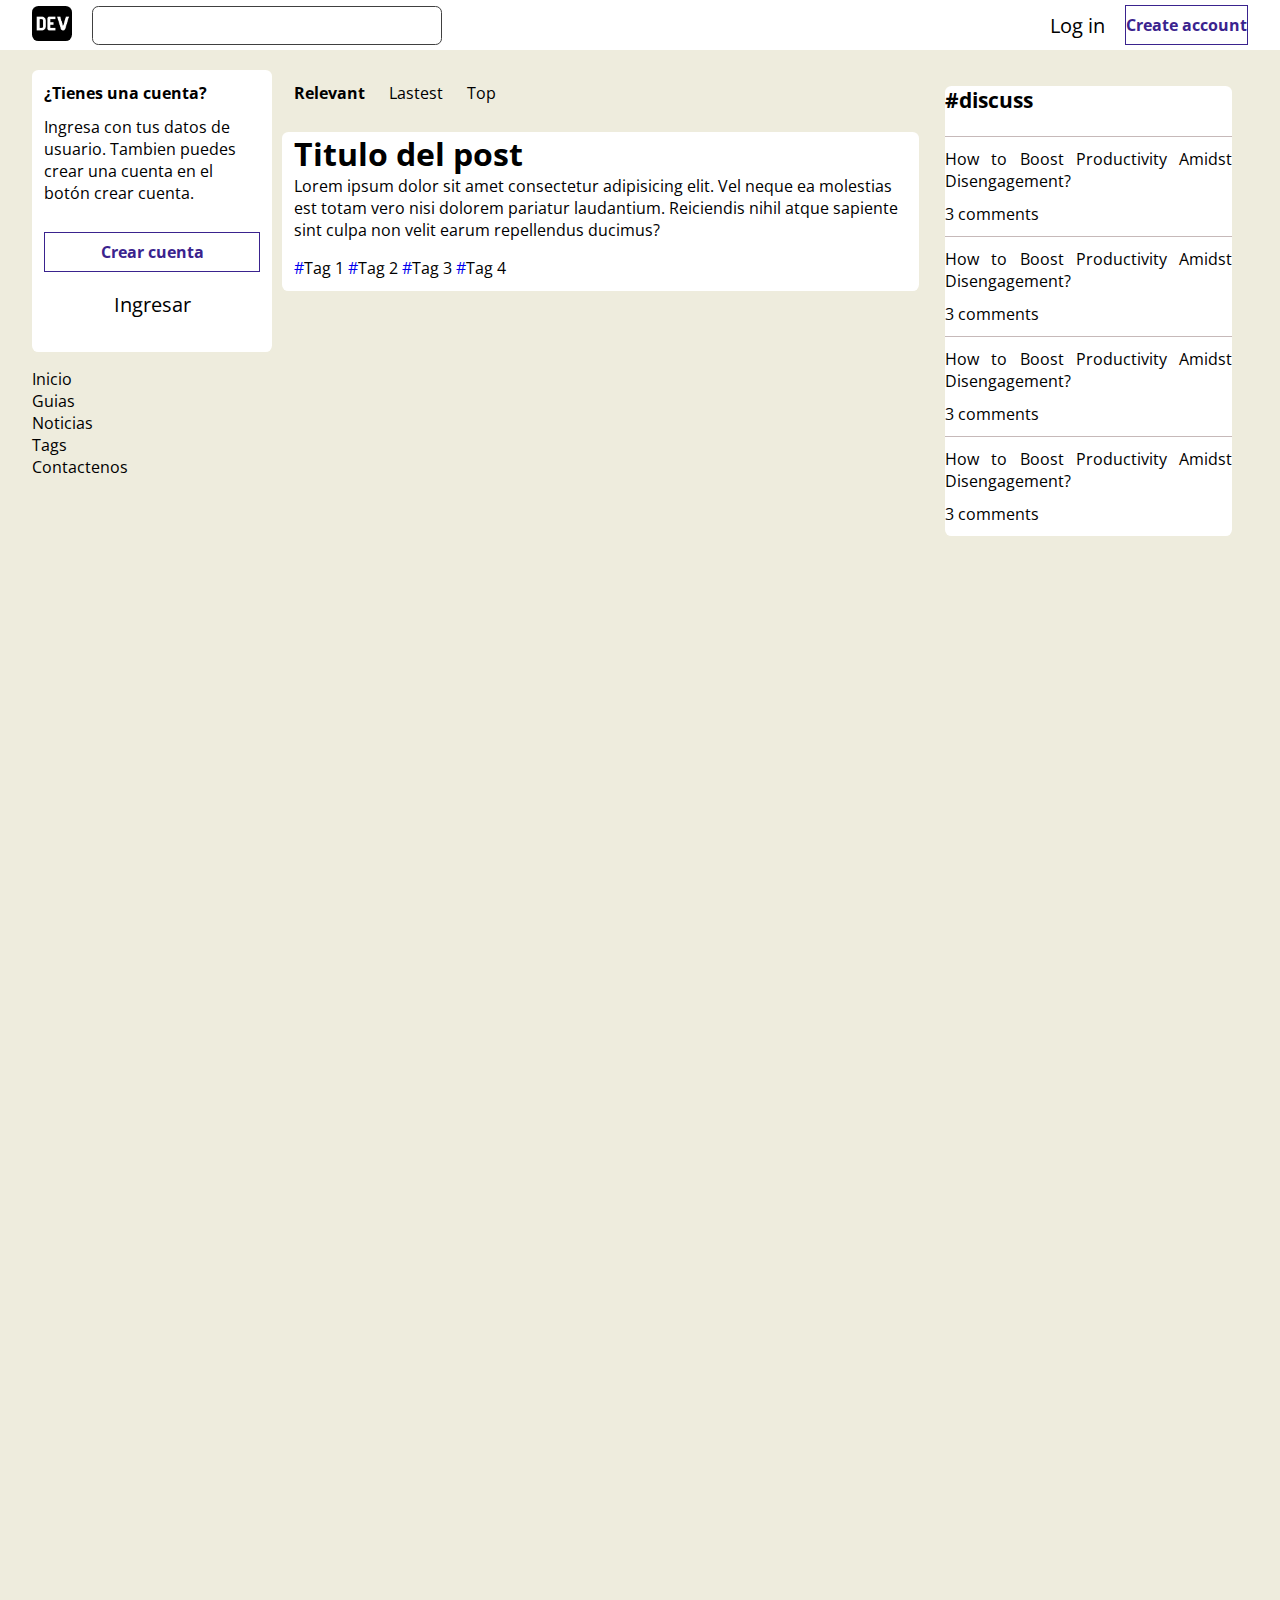
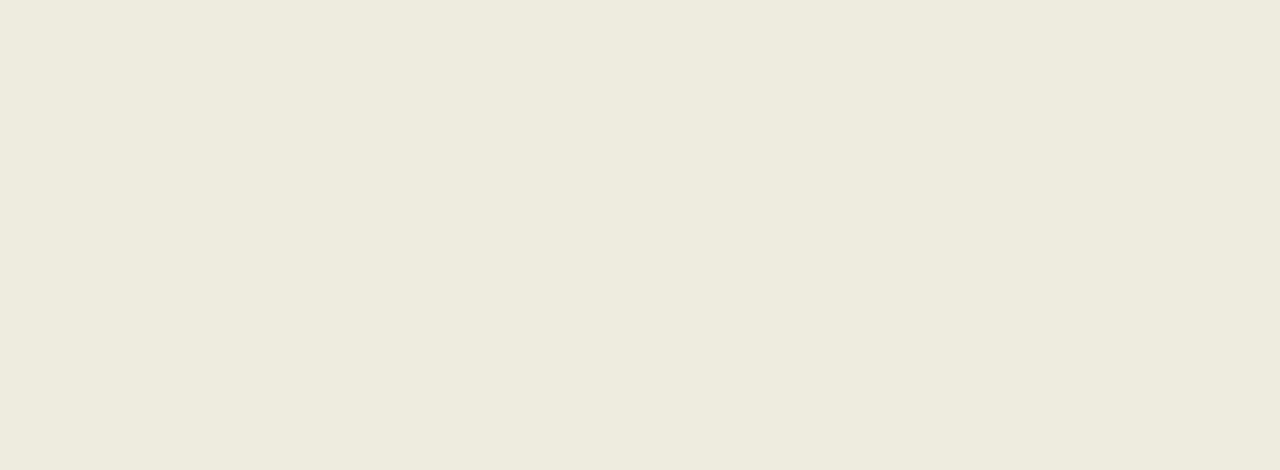
==== Pagina_copia_de_DEV-TO/Deskopt/index.html @ 8b9e55a2 "1" ====
<!DOCTYPE html>
<html lang="en">
<head>
    <meta charset="UTF-8">
    <meta name="viewport" content="width=device-width, initial-scale=1.0">
    <title>DEV.CO</title>
    <link rel="stylesheet" href="style.css">
    <link rel="stylesheet" href="https://cdnjs.cloudflare.com/ajax/libs/font-awesome/6.4.2/css/all.min.css"
    integrity="sha512-z3gLpd7yknf1YoNbCzqRKc4qyor8gaKU1qmn+CShxbuBusANI9QpRohGBreCFkKxLhei6S9CQXFEbbKuqLg0DA=="
    crossorigin="anonymous" referrerpolicy="no-referrer" />
</head>
<body>
    <header class="Header">
        <div class="Header__Box">
            <div class="Header__Nav-icon">
                <i class="fa fa-navicon Header__Hamburguer"></i>
                <img href="login.html" src="recurso 1.png" alt="Image_icon" class="Header__Icon">
                <form action="https://www.google.com/search" method="get" target="_blank" class="Header__Search">
                    <input type="text" name="q" placeholder="Search..." class="Header__Navbar">
                    <!-- <button type="submit" class="Header__Button"><img src="recurso search.png" alt="Image_search"></button> -->
                    <button type="submit" class="fa fa-search Header__Button"></button>
                </form>
            </div>  
            <div class="Header__Box--edit">
                <form action="https://www.google.com/search" method="get" target="_blank" class="Header__Search--edit">
                    <input type="text" name="q" placeholder="Search..." class="Header__Navbar--edit">
                    <!-- <button type="submit" class="Header__Button"><img src="recurso search.png" alt="Image_search"></button> -->
                    <button type="submit" class="fa fa-search Header__Button--edit"></button>
                </form>
                <a href="#" class="Header__Login">Log in</a>
                <a href="#" class="Header__Register">Create account</a> 
            </div>
        </div>
           
    </header>
    <div class="Box">
        <aside class=" Card">
                <div class="Card-aside">
                    <h1 class="Card-aside__Title">¿Tienes una cuenta?</h1>
                    <p class="Card-aside__Text">
                        Ingresa con tus datos de usuario. Tambien puedes crear una cuenta en el botón crear cuenta.
                    </p>
                    <div class="Card-aside__Box">
                        <a href="#" class="Card-aside__Link Header__Login">Ingresar</a>
                        <a href="#" class="Header__Register Card-aside__Link">Crear cuenta</a>
                    </div>
                </div>
                <nav class="Card-aside__Nav">
                    <a href="#" class="Card-aside__Navigation">
                        <i class="fa fa-home mg-1"></i><span>Inicio</span>
                    </a>
                    <a href="#" class="Card-aside__Navigation">
                            <i class="fa fa-book-open mg-1"></i><span>Guias</span>
                    </a>
                    <a href="#" class="Card-aside__Navigation">
                            <i class="fa fa-video-camera mg-1"></i><span>Noticias</span>
                    </a>
                    <a href="#" class="Card-aside__Navigation">
                            <i class="fa fa-tags mg-1"></i><span>Tags</span>
                    </a>
                    <a href="#" class="Card-aside__Navigation">
                        <i class="fa fa-address-book mg-1"></i><span>Contactenos</span>
                    </a>
                </nav>
        </aside>
        <main class="Card">
            <article class="Card-main__box">
                <b class="mg-2">Relevant</b>
                <a class="mg-2">Lastest</a>
                <a class="mg-2">Top</a>
            </article>
            <article class="Card-main">
                <section class="Card-main__box--edit">
                    <h1 class="Card-main__Title">
                        Titulo del post
                    </h1>
                    <p class="Card-main__Text">
                        Lorem ipsum dolor sit amet consectetur adipisicing elit. Vel neque ea molestias est totam vero nisi dolorem pariatur laudantium. Reiciendis nihil atque sapiente sint culpa non velit earum repellendus ducimus?
                    </p>
                    <div class="Card-main__Section">
                        <a href="#" class="Card-main__Link">#<span>Tag 1</span></a>
                        <a href="#" class="Card-main__Link">#<span>Tag 2</span></a>
                        <a href="#" class="Card-main__Link">#<span>Tag 3</span></a>
                        <a href="#" class="Card-main__Link">#<span>Tag 4</span></a>
                    </div>
                </section>
            </article>
            
        </main>
        <footer class="Card">
            <article class="Card-footer">
                <section class="Card-footer__Section">
                    <h2 href="#" class="Card-footer__Title">
                        #discuss
                    </h2>
                </section>
                <section class="Card-footer__Section">
                    <div class="Card-footer__Box">
                        <a class="Card-footer__Text" href="#">
                            How to Boost Productivity Amidst Disengagement?
                        </a>
                        <p class="Card-footer__Text-sencond">3 comments</p>
                    </div>
                </section>
                <section class="Card-footer__Section">
                    <div class="Card-footer__Box">
                        <a class="Card-footer__Text" href="#">
                            How to Boost Productivity Amidst Disengagement?
                        </a>
                        <p class="Card-footer__Text-sencond">3 comments</p>
                    </div>
                </section>
                <section class="Card-footer__Section">
                    <div class="Card-footer__Box">
                        <a class="Card-footer__Text" href="#">
                            How to Boost Productivity Amidst Disengagement?
                        </a>
                        <p class="Card-footer__Text-sencond">3 comments</p>
                    </div>
                </section>
                <section class="Card-footer__Section">
                    <div class="Card-footer__Box">
                        <a class="Card-footer__Text" href="#">
                            How to Boost Productivity Amidst Disengagement?
                        </a>
                        <p class="Card-footer__Text-sencond">3 comments</p>
                    </div>
                </section>
            </article>
        </footer>
    </div>
</body>
</html>
---- Pagina_copia_de_DEV-TO/Deskopt/style.css ----
@import url('https://fonts.googleapis.com/css?family=Open+Sans');

*{
    margin: 0;
    padding: 0;
    box-sizing: border-box
}
:root {
    --font-open-sans: "Open Sans", sans-serif;
    --radius_1: 5px;
    --radius: 0.4rem;
    --bg-gray: #404040;
    --color-gray-suave:#c6b9b9;
    --color-white: #ffffff;
    --color-black: black;
    --color-beisge:  #eeecdd;
    --color-botons:  #3c74da;
    --primary:#3a238e;
    --color-hover: #7f6dc1;
    --color-transparent: transparent;
    --size-0-02: 0.2rem;
    --size-0-75: 0.75rem;
    --size-1: 1rem;
    --size_1-3: 1.3rem;
    --size-1-5: 1.5rem;
    --size-2: 2rem;

}
body{
    height: auto;
    width: 100%;
    display: flex;
    align-items: center;
    flex-direction: column;
    font-family: var(--font-open-sans);
    background: var(--color-beisge);
}
.Header{
    height: 50px;
    width: 100%;
    margin-bottom: 20px;
    display: flex;
    justify-content: center;
    align-items: center;
    background: var(--color-white);
}
.Header__Box{
    width: 65%;
    display: flex;
    justify-content: space-between;
    align-items: center;
}
.Header__Hamburguer{
    display: none;
    position: absolute;
    color: transparent;
}
.Header__Nav-icon{
    display: flex;
}
.Header__Icon{
    height: 35px;    
    width: 40px;
    border-radius: var(--radius);
}
/* .Nav-icon__Navbar{
    background: white;
    height: 40px;
    width: 450px;
    margin-left: 20px;
    border-radius: 5px;
    border: 1px solid wheat;
}
input:focus{
    outline: 1px solid rebeccapurple;
} */
.Header__Search{
    width: 350px;
    background: var(--color-transparent);
    display: flex;
    align-items: center;
    margin-left: 20px;
    border-radius: var(--radius);
    border: 1px solid var(--bg-gray);
}
.Header__Search--edit, .Header__Navbar--edit, .Header__Button--edit{
    display: none;
}
.Header__Navbar{
    background: var(--color-transparent);
    border: 0;
    outline: none;
    font-size: 15px;
    height: 37px;
    width: 100%;
}
::placeholder{
    padding-left: 5px;
    color: var(--color-white);
}
.Header__Box--edit{
    display: flex;
    align-items: center;
}
.Header__Button{
    font-size: 1.5rem;
    color: var(--color-black);
    cursor: pointer;
    margin-right: 10px;
    background: transparent;
    border: 0;
}

.Header__Login{
    color: var(--color-gray);
    height: 40px;
    text-decoration: none;
    margin-right: 10px;
    font-size: 20px;
    padding: 10px;
    border-radius: var(--size-05);
    display: flex;
    align-items: center;
    justify-content: center;
}
.Header__Login:hover{
    border: var(--primary) solid 1px;
    color: var(--primary);
}
.Header__Register{
    color: var(--primary);
    display: flex ;
    align-items: center;
    justify-content: center;
    padding: var();
    border: 1px solid var(--primary);
    border-radius: var(--size-05);
    text-decoration: none;
    font-weight: bold;
    height: 40px;
}
.Header__Register:hover{
    background: var(--primary);
    color: var(--color-beisge);
}

.Box{
    width: 65%;
    height: 2000px;
    display: grid;
    grid-template-columns: 240px 2fr 1fr;
    gap: 10px;
}
.Card{
    /* background: red; */
}
.Card-aside{
    background: var(--color-white);
    border-radius: var(--radius);
    padding: var(--size-0-75);
}
.Card-aside__Title{
    font-size: var(--size-1);
    margin-bottom: var(--size-0-75);
    margin-top: var(--size-05);
}
.Card-aside__Text{
    font-size: var(--size-09);
    color: var(--color-gray);
}
.Card-aside__Box{
    display: flex;
    flex-direction: column-reverse;
    align-items: center;
    margin-top: var(--size-1);
    margin-bottom: var(--size-1);
}
.Card-aside__Link{
    width: 100%;
    text-align: center;
    margin: var(--size-0-75);
    margin-bottom: 0;
}
.Card-aside__Nav{
    display: flex;
    flex-direction: column;
    margin-top: var(--size-1);
}
.Card-aside__Navigation{
    padding: var(--size-05);
    border-radius: var(--radius);
    text-decoration: none;
    color: var(--color-black);
}
.Card-aside__Navigation:hover{
    background: var(--color-hover);
}
.mg-1{
    margin-right: var(--size-05);
}
.Card-main{
    background-color: var(--color-white);
    border-radius: var(--radius);
}
.Card-main__box{
    display: flex;
    align-items:center;
    margin-bottom: var(--size-1);
}
.mg-2{
    padding: var(--size-0-75);
    border-radius: var(--radius);
}
.mg-2:hover{
    background-color: var(--bg-white);
    color: var(--color-hover);
}
.Card-main__box--edit{
    padding: var(--size-0-75);
    padding-top: var(--size-02);
}
.Card-main__Title{
    margin-bottom: var(--size-05);
}
.Card-main__Text{
    margin-bottom: var(--size-1);
}
.Card-main__Link{
    margin-right: var(--size-05);
    padding: var(--size-05);
    text-decoration:none;
}
span{
    color: var(--color-black);
}
.Card-main__Link:hover{
    background-color: var(--color-beisge);
    border-radius: var(--radius);
}
.Card-footer{
    margin: var(--size-1);
    background-color: var(--color-white);
    border-radius: var(--radius);
}

.Card-footer__Box{
    height: 100px;
    padding: var(--size-05);
    display: flex;
    flex-direction: column;
    justify-content: space-evenly;
    border-top: var(--color-gray-suave)  solid 1px;
    cursor: pointer;
}
.Card-footer__Title{
    padding: var(--size-05);
    height: 50px;
    font-size: var(--size_1-3);
}
.Card-footer__Title:hover{
    color: var(--color-botons);
    cursor: pointer;
}
.Card-footer__Text{
    text-align:justify;
    text-decoration: none;
    color: var(--color-black);
}
.Card-footer__Text:hover{
    color: var(--color-botons);
}
@media (max-width: 1800px){
    .Box, .Header__Box{
        width: 70%;
    }
}
@media (max-width: 1700px){
    .Box, .Header__Box{
        width: 75%;
    }
}
@media (max-width: 1600px){
    .Box, .Header__Box{
        width: 80%;
    }
}
@media (max-width: 1500px){
    .Box, .Header__Box{
        width: 85%;
    }
}
@media (max-width: 1400px){
    .Box, .Header__Box{
        width: 90%;
    }
}
@media (max-width: 1300px){
    .Box, .Header__Box{
        width: 95%;
    }
}
@media (max-width: 1030px) {
    .Header__Box{
        width: 98%;
    }
    .Box{
        grid-template-columns:1fr 2fr;
        width: 98%;
    }
    footer{
        display: none;
    }
  }


@media(max-width:750px){
    .Header__Login, .Header__Navbar, .Header__Search, aside,  .Header__Search--edit {
        display: none;
    }
    .Header__Hamburguer{
        display: block;
        font-size: var(--size-0-75);
        color: var(--color-black);
        position: relative;
        top: 5px;
        margin-left:10px;
        margin-right:20px;
    }
    .Header__Box--edit{
        display: flex;
    }
    .Header__Search--edit {
        display: flex;
        border: 0;
    }
    .Header__Button--edit{
        background: transparent;
        border: 0;
        margin-right: 10px;
    }
    .Box{
        display: grid;
        grid-template-columns:1fr;
    }
    .Card-main{
        margin: var(--size-05);
    }
}
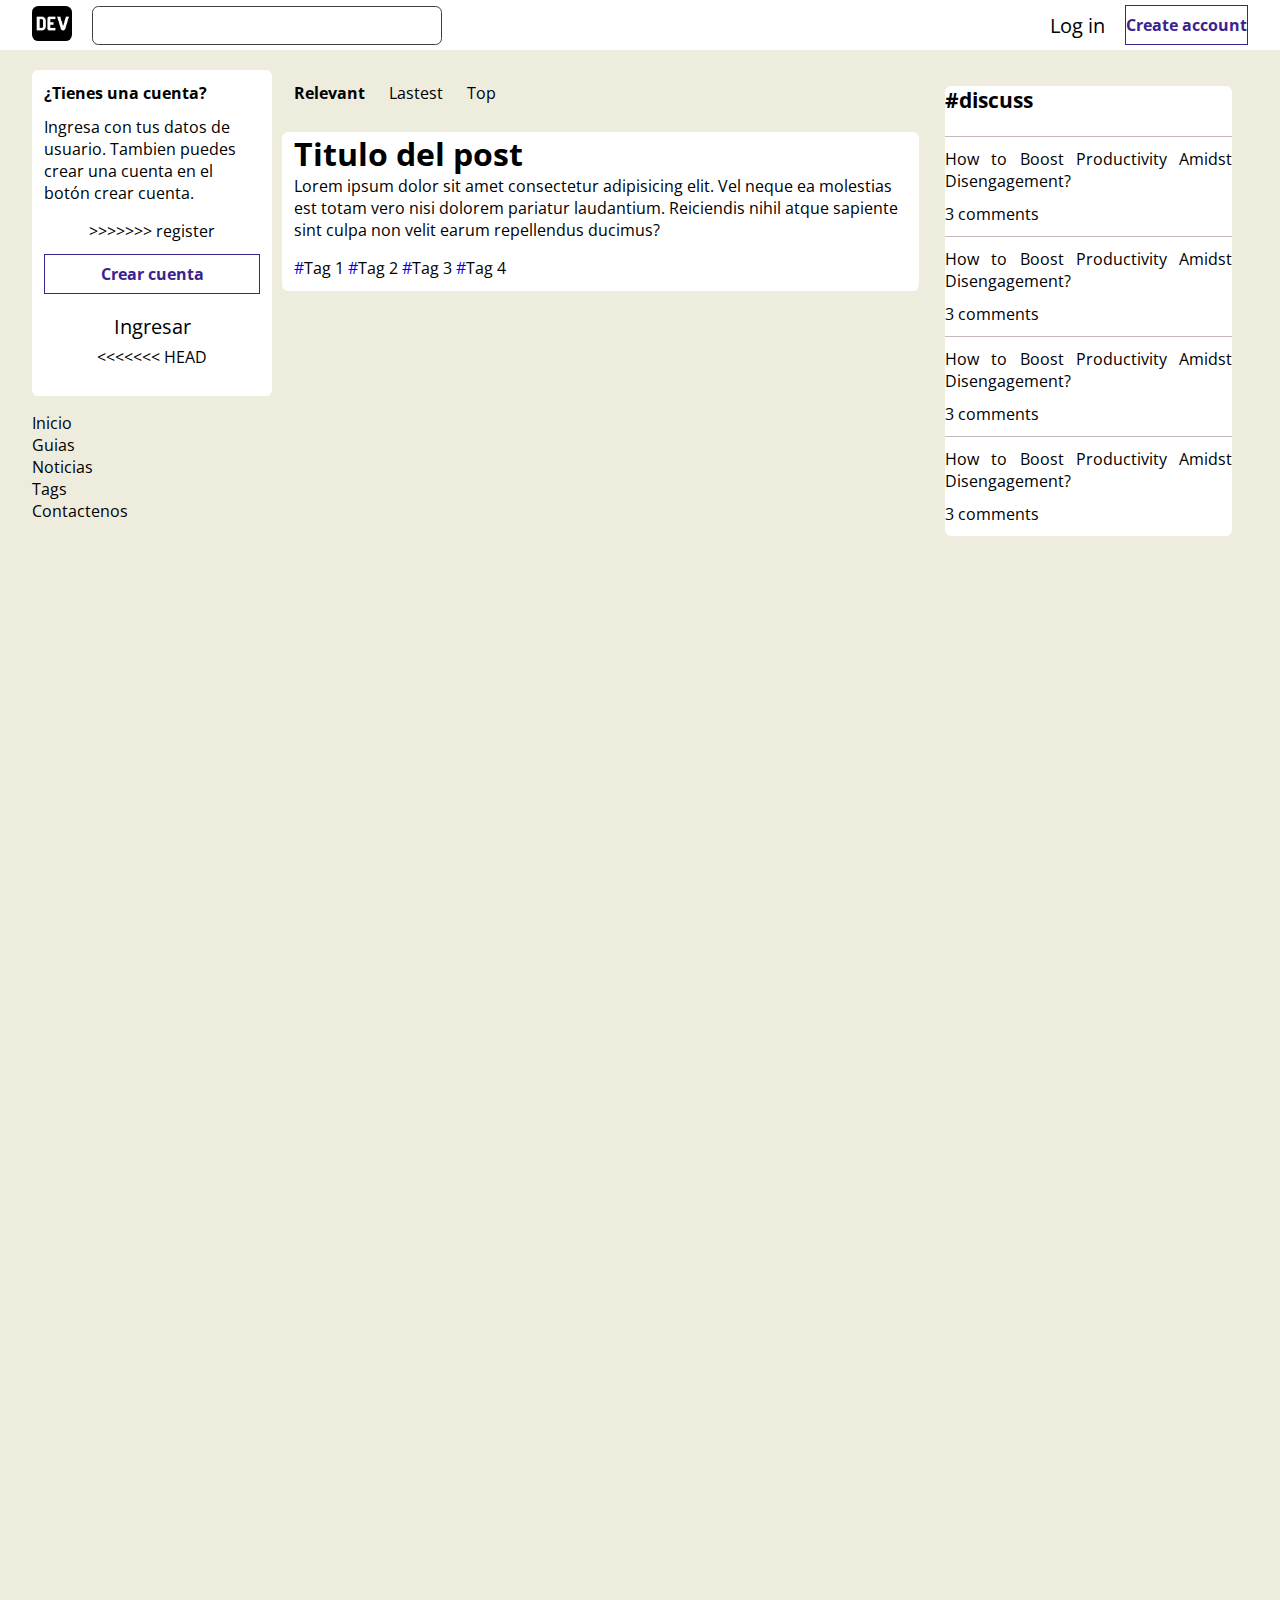
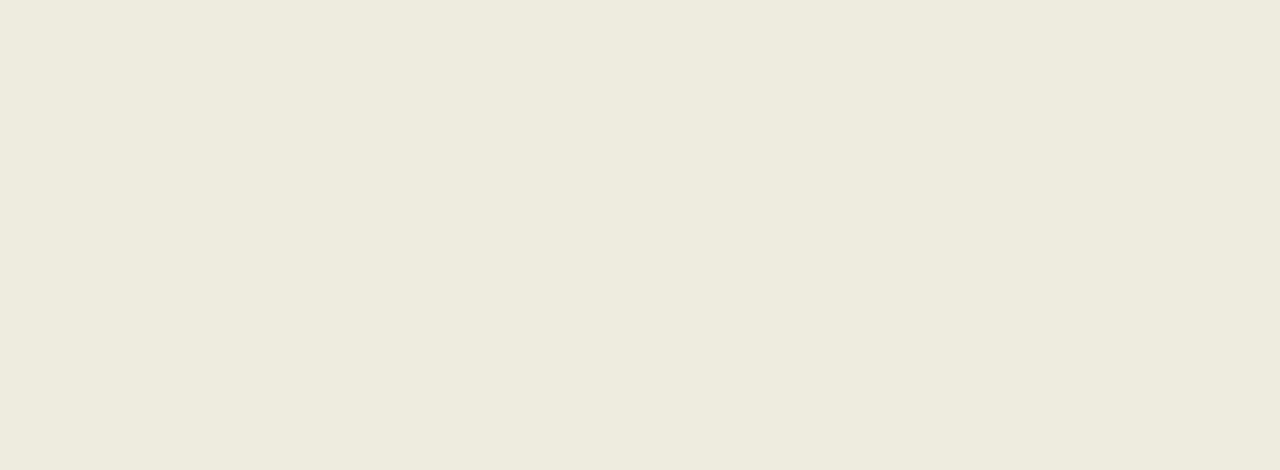
==== commit 855b894f: "arreglo marge" ====
--- a/Pagina_copia_de_DEV-TO/Deskopt/index.html
+++ b/Pagina_copia_de_DEV-TO/Deskopt/index.html
@@ -27,8 +27,8 @@
                     <!-- <button type="submit" class="Header__Button"><img src="recurso search.png" alt="Image_search"></button> -->
                     <button type="submit" class="fa fa-search Header__Button--edit"></button>
                 </form>
-                <a href="#" class="Header__Login">Log in</a>
-                <a href="#" class="Header__Register">Create account</a> 
+                <a href="../login/login.html" class="Header__Login">Log in</a>
+                <a href="../register/register.html" class="Header__Register">Create account</a> 
             </div>
         </div>
            
@@ -41,8 +41,10 @@
                         Ingresa con tus datos de usuario. Tambien puedes crear una cuenta en el botón crear cuenta.
                     </p>
                     <div class="Card-aside__Box">
-                        <a href="#" class="Card-aside__Link Header__Login">Ingresar</a>
-                        <a href="#" class="Header__Register Card-aside__Link">Crear cuenta</a>
+<<<<<<< HEAD
+                        <a href="../login/login.html" class="Card-aside__Link Header__Login">Ingresar</a>
+                        <a href="../register/register.html" class="Header__Register Card-aside__Link">Crear cuenta</a>
+>>>>>>> register
                     </div>
                 </div>
                 <nav class="Card-aside__Nav">
